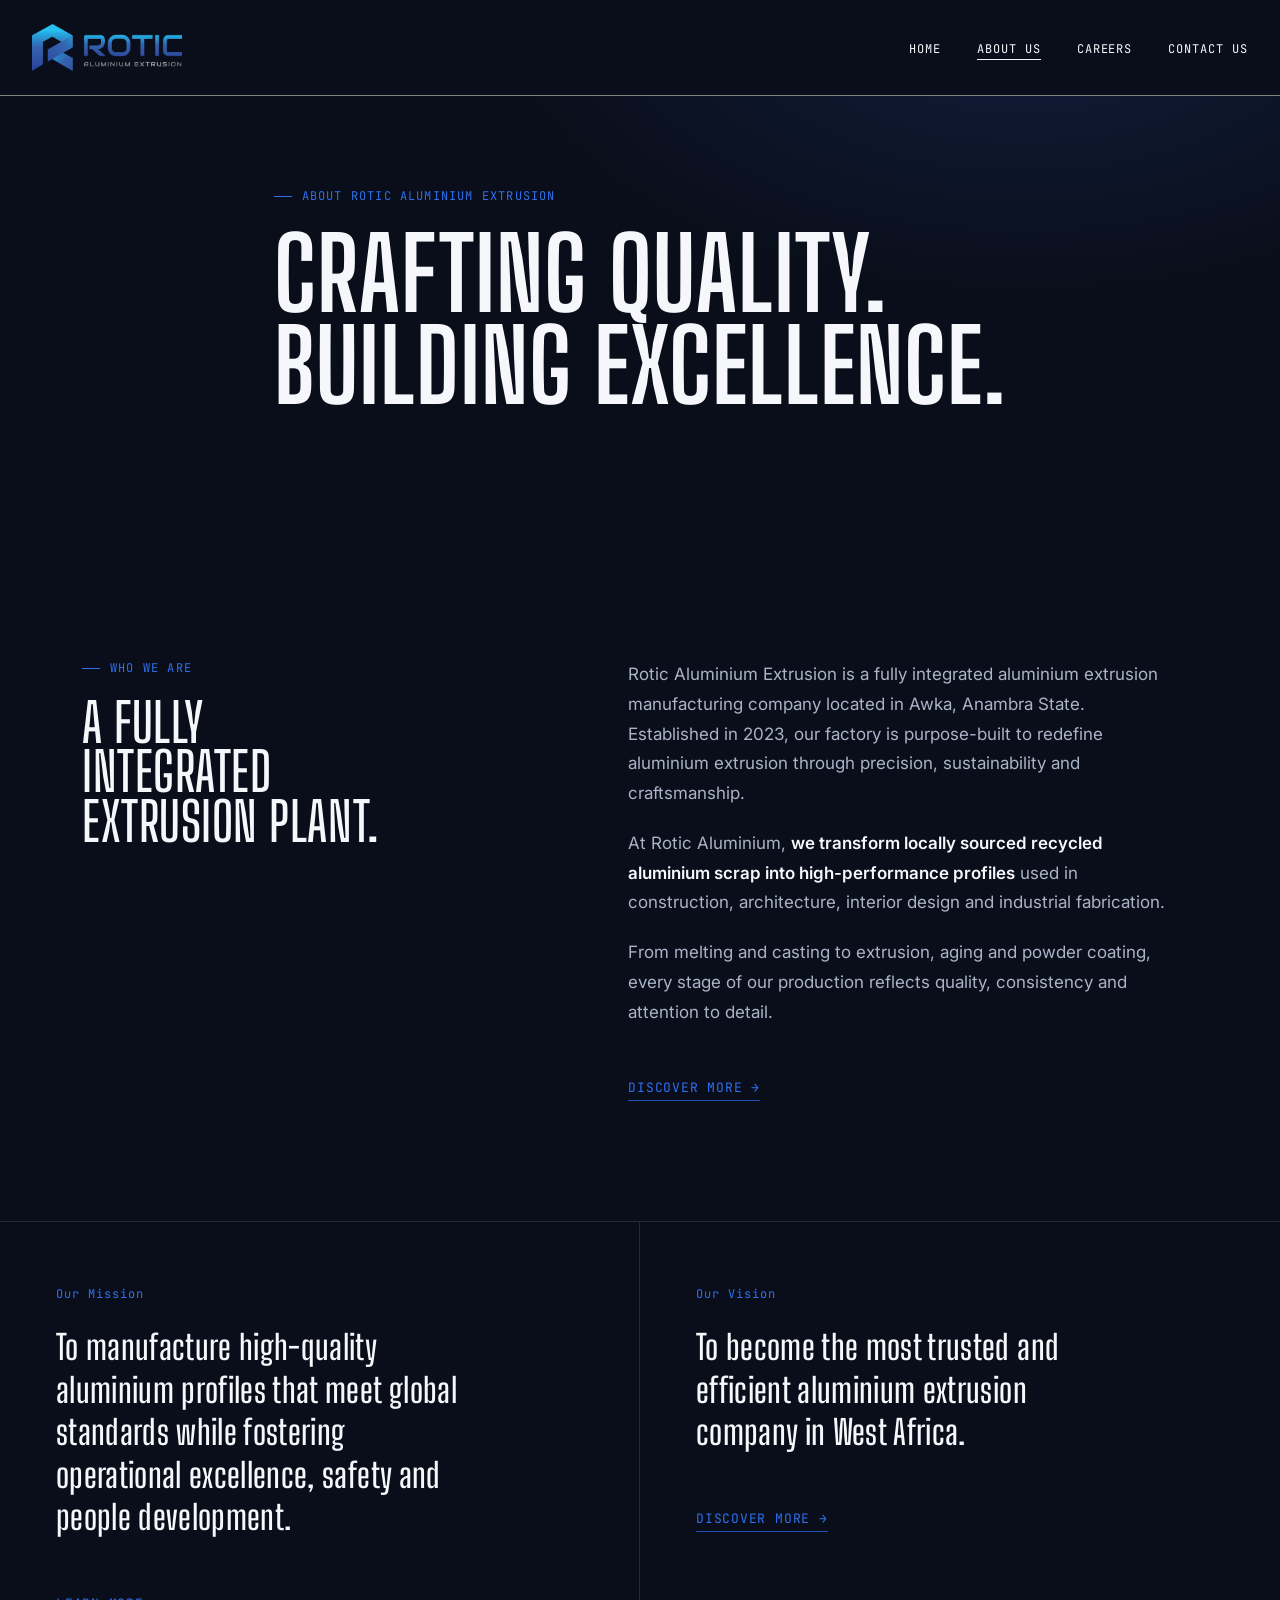
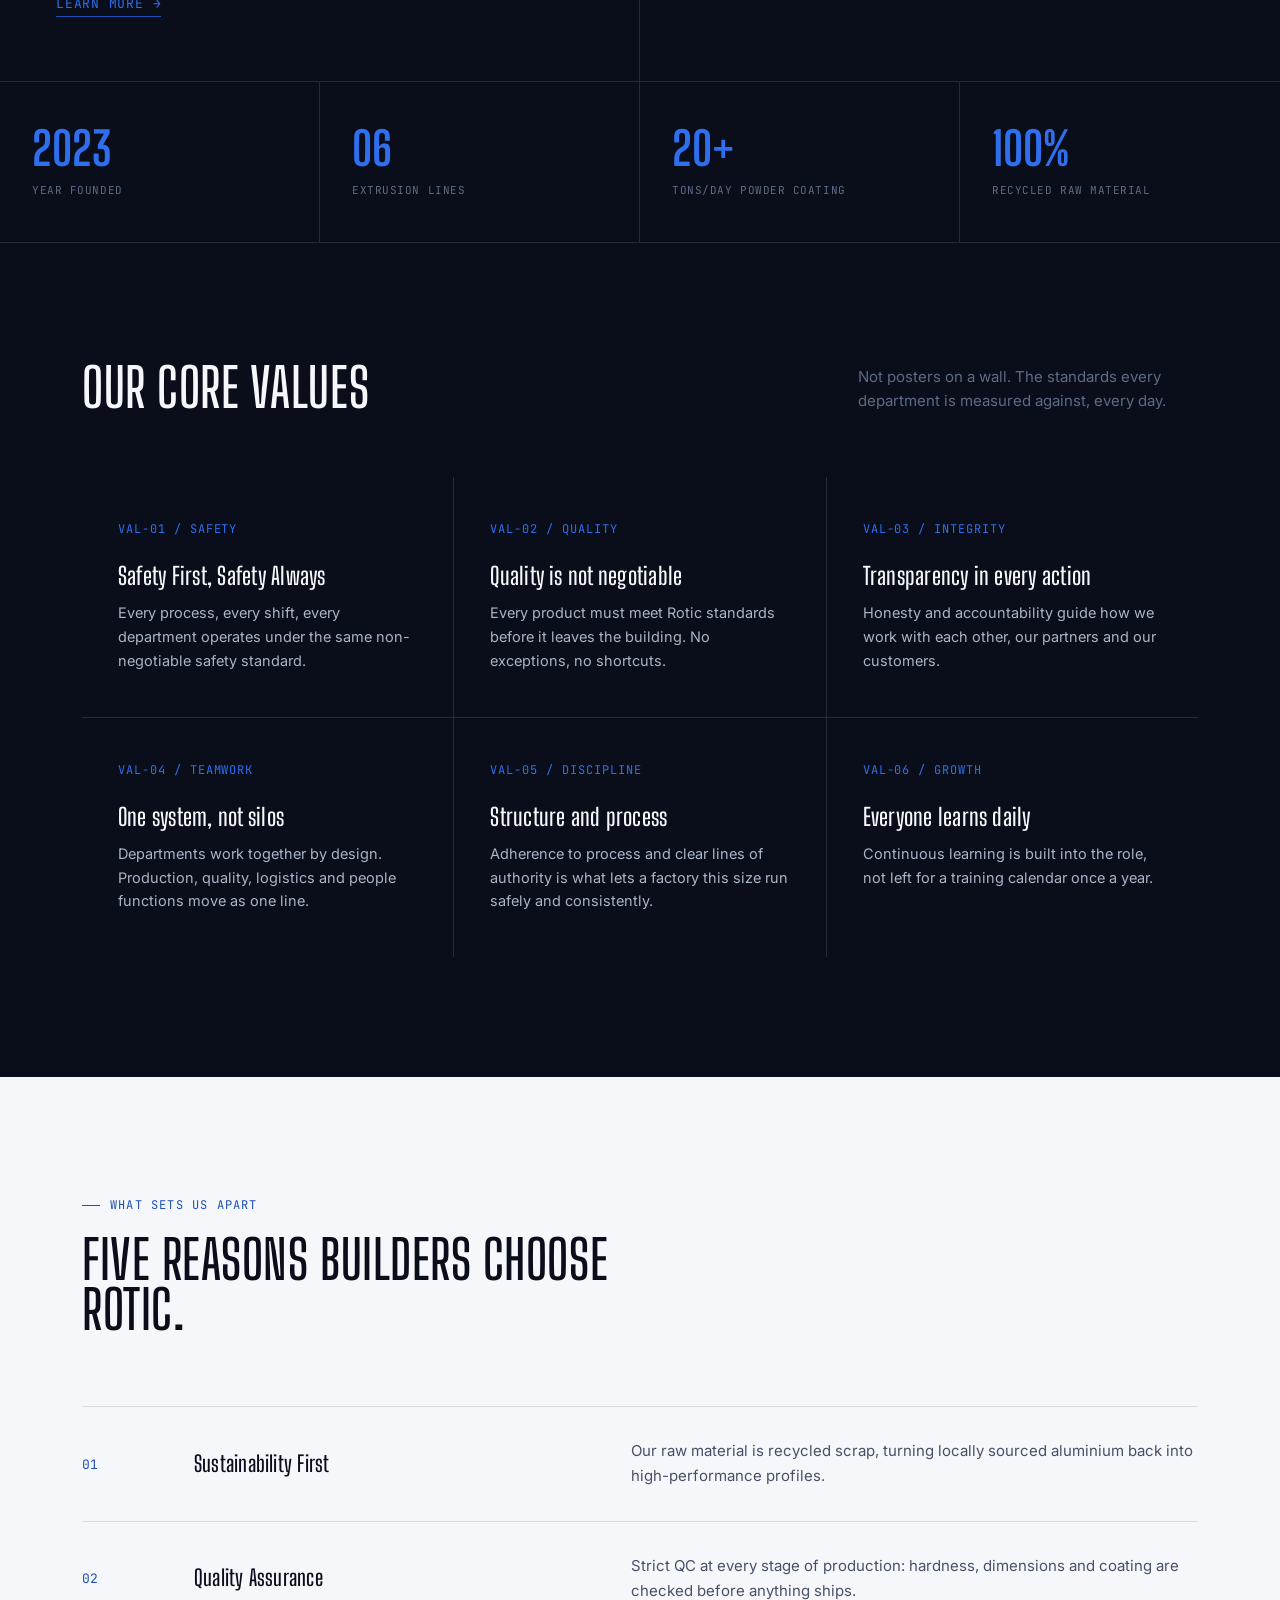
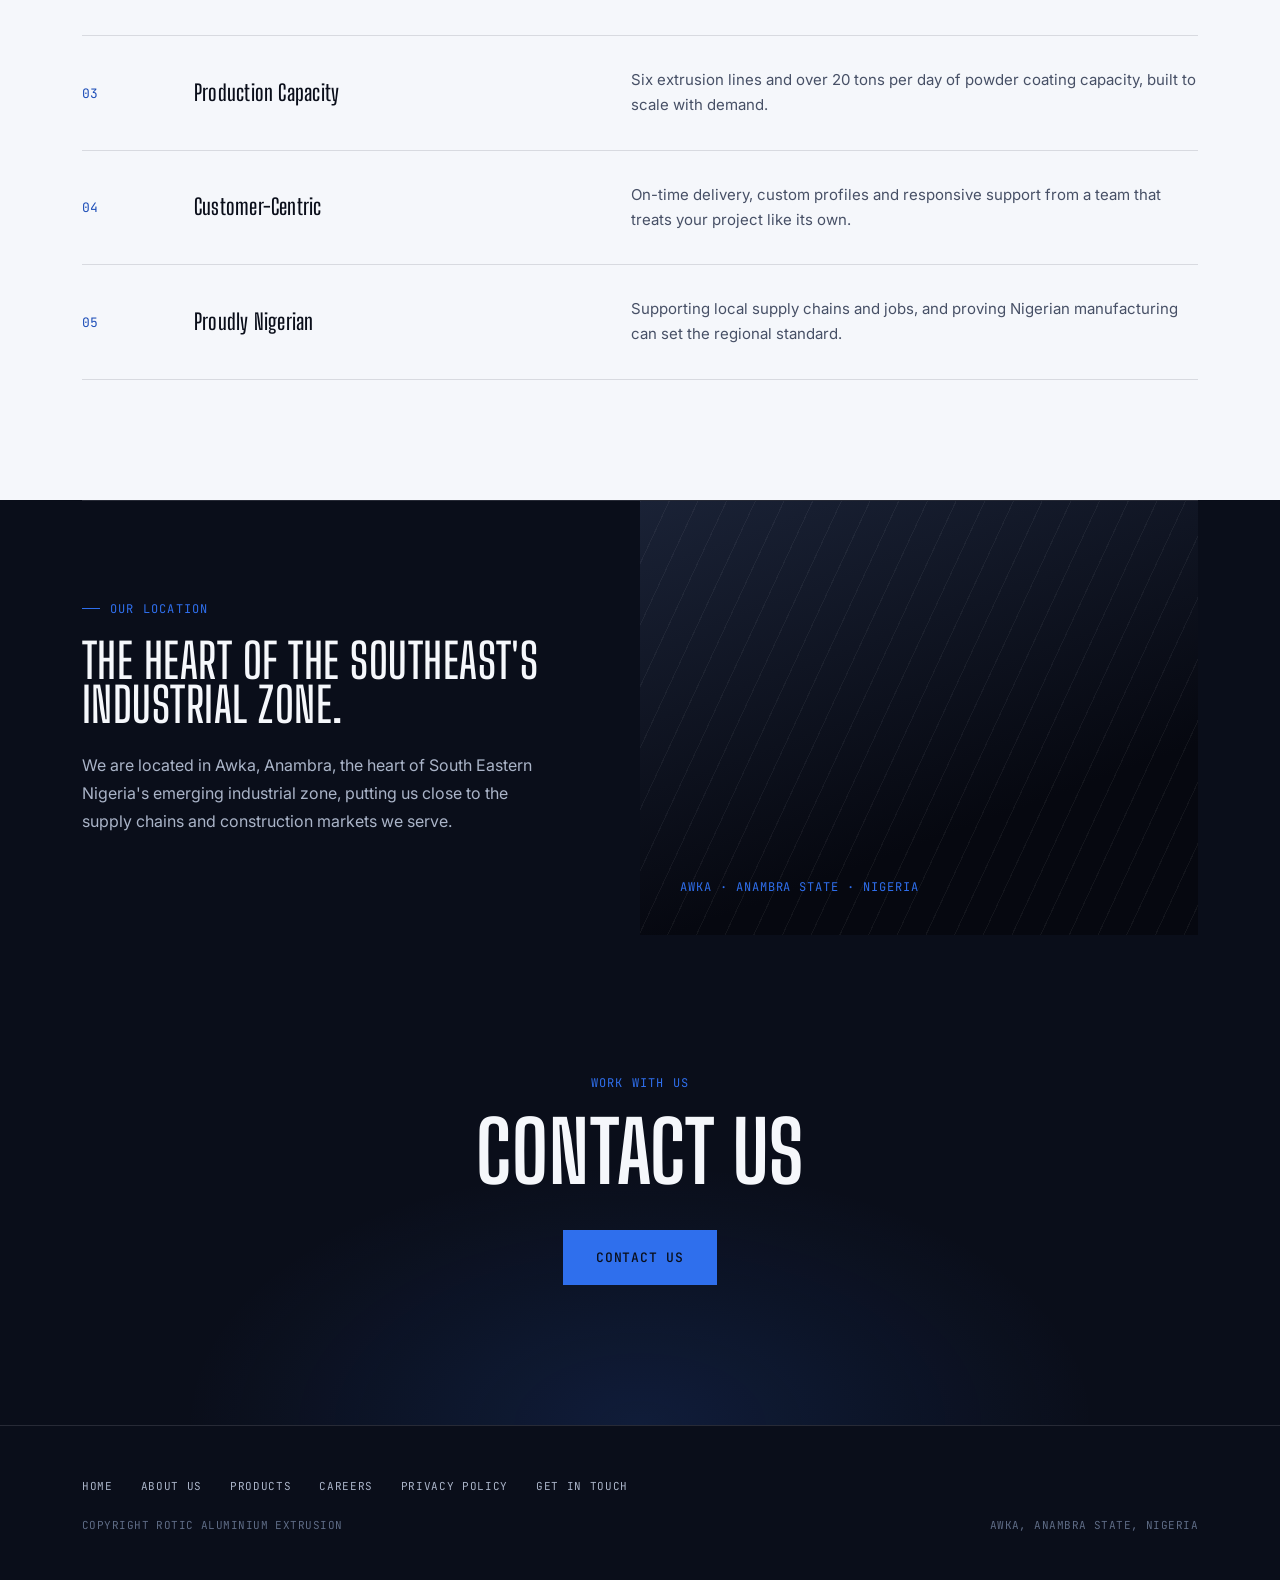
==== about.html @ 94474038 "first commit" ====
<!doctype html>
<html lang="en">
  <head>
    <meta charset="UTF-8" />
    <meta name="viewport" content="width=device-width, initial-scale=1.0" />
    <title>About Us: Rotic Aluminium Extrusion</title>
    <link rel="preconnect" href="https://fonts.googleapis.com" />
    <link
      href="https://fonts.googleapis.com/css2?family=Big+Shoulders+Display:wght@500;600;700;800&family=Inter:wght@400;500;600&family=JetBrains+Mono:wght@400;500&display=swap"
      rel="stylesheet"
    />
    <link rel="stylesheet" href="style.css" />
  </head>
  <body>
    <header>
      <a href="index.html" class="logo">
        <img src="./images/IMG_4225.png" alt="" class="logo" />
      </a>
      <nav>
        <ul>
          <li><a href="index.html">Home</a></li>
          <li><a href="about.html" class="active">About Us</a></li>
          <li><a href="careers.html">Careers</a></li>
          <li><a href="contact.html">Contact Us</a></li>
        </ul>
      </nav>
      <button
        class="nav-toggle"
        id="navToggle"
        aria-label="Open menu"
        aria-expanded="false"
        aria-controls="mobileMenu"
      >
        <span class="nav-toggle-bars"
          ><span></span><span></span><span></span
        ></span>
      </button>
    </header>

    <div class="mobile-menu" id="mobileMenu">
      <ul>
        <li><a href="index.html" data-link>Home</a></li>
        <li><a href="about.html" data-link class="active">About Us</a></li>
        <li><a href="careers.html" data-link>Careers</a></li>
        <li><a href="contact.html" data-link>Contact Us</a></li>
      </ul>
      <div class="mobile-menu-foot mono">Awka, Anambra State, Nigeria</div>
    </div>

    <!-- ============ PAGE HEADER ============ -->
    <section class="page-header">
      <div class="wrap">
        <div class="eyebrow">About Rotic Aluminium Extrusion</div>
        <h1>CRAFTING QUALITY.<br />BUILDING EXCELLENCE.</h1>
      </div>
    </section>

    <!-- ============ WHO WE ARE ============ -->
    <section class="section-pad">
      <div class="wrap story">
        <div class="reveal">
          <div class="eyebrow">Who We Are</div>
          <h2>A fully<br />integrated<br />extrusion plant.</h2>
        </div>
        <div class="story-body reveal">
          <p>
            Rotic Aluminium Extrusion is a fully integrated aluminium extrusion
            manufacturing company located in Awka, Anambra State. Established in
            2023, our factory is purpose-built to redefine aluminium extrusion
            through precision, sustainability and craftsmanship.
          </p>
          <p>
            At Rotic Aluminium,
            <strong
              >we transform locally sourced recycled aluminium scrap into
              high-performance profiles</strong
            >
            used in construction, architecture, interior design and industrial
            fabrication.
          </p>
          <p>
            From melting and casting to extrusion, aging and powder coating,
            every stage of our production reflects quality, consistency and
            attention to detail.
          </p>
          <a href="#apart" class="text-link">Discover more &rarr;</a>
        </div>
      </div>
    </section>

    <!-- ============ MISSION / VISION ============ -->
    <div class="mv-grid reveal">
      <div class="mv-card">
        <span class="mv-tag">Our Mission</span>
        <h3>
          To manufacture high-quality aluminium profiles that meet global
          standards while fostering operational excellence, safety and people
          development.
        </h3>
        <a href="#values" class="text-link">Learn more &rarr;</a>
      </div>
      <div class="mv-card">
        <span class="mv-tag">Our Vision</span>
        <h3>
          To become the most trusted and efficient aluminium extrusion company
          in West Africa.
        </h3>
        <a href="#apart" class="text-link">Discover more &rarr;</a>
      </div>
    </div>

    <!-- ============ STATS ============ -->
    <div class="stats reveal">
      <div class="stat">
        <div class="num">2023</div>
        <div class="label">Year Founded</div>
      </div>
      <div class="stat">
        <div class="num">06</div>
        <div class="label">Extrusion Lines</div>
      </div>
      <div class="stat">
        <div class="num">20+</div>
        <div class="label">Tons/Day Powder Coating</div>
      </div>
      <div class="stat">
        <div class="num">100%</div>
        <div class="label">Recycled Raw Material</div>
      </div>
    </div>

    <!-- ============ CORE VALUES ============ -->
    <section id="values" class="section-pad">
      <div class="wrap">
        <div class="values-head reveal">
          <h2>Our Core Values</h2>
          <p>
            Not posters on a wall. The standards every department is measured
            against, every day.
          </p>
        </div>
        <div class="value-grid reveal">
          <div class="value-card">
            <span class="value-code">VAL-01 / SAFETY</span>
            <h3>Safety First, Safety Always</h3>
            <p>
              Every process, every shift, every department operates under the
              same non-negotiable safety standard.
            </p>
          </div>
          <div class="value-card">
            <span class="value-code">VAL-02 / QUALITY</span>
            <h3>Quality is not negotiable</h3>
            <p>
              Every product must meet Rotic standards before it leaves the
              building. No exceptions, no shortcuts.
            </p>
          </div>
          <div class="value-card">
            <span class="value-code">VAL-03 / INTEGRITY</span>
            <h3>Transparency in every action</h3>
            <p>
              Honesty and accountability guide how we work with each other, our
              partners and our customers.
            </p>
          </div>
          <div class="value-card">
            <span class="value-code">VAL-04 / TEAMWORK</span>
            <h3>One system, not silos</h3>
            <p>
              Departments work together by design. Production, quality,
              logistics and people functions move as one line.
            </p>
          </div>
          <div class="value-card">
            <span class="value-code">VAL-05 / DISCIPLINE</span>
            <h3>Structure and process</h3>
            <p>
              Adherence to process and clear lines of authority is what lets a
              factory this size run safely and consistently.
            </p>
          </div>
          <div class="value-card">
            <span class="value-code">VAL-06 / GROWTH</span>
            <h3>Everyone learns daily</h3>
            <p>
              Continuous learning is built into the role, not left for a
              training calendar once a year.
            </p>
          </div>
        </div>
      </div>
    </section>

    <!-- ============ WHAT SETS US APART ============ -->
    <section id="apart" class="apart section-pad">
      <div class="wrap">
        <div class="eyebrow">What Sets Us Apart</div>
        <h2 class="reveal">Five reasons builders choose Rotic.</h2>

        <div class="apart-row reveal">
          <div class="apart-tag">01</div>
          <h3>Sustainability First</h3>
          <p>
            Our raw material is recycled scrap, turning locally sourced
            aluminium back into high-performance profiles.
          </p>
        </div>
        <div class="apart-row reveal">
          <div class="apart-tag">02</div>
          <h3>Quality Assurance</h3>
          <p>
            Strict QC at every stage of production: hardness, dimensions and
            coating are checked before anything ships.
          </p>
        </div>
        <div class="apart-row reveal">
          <div class="apart-tag">03</div>
          <h3>Production Capacity</h3>
          <p>
            Six extrusion lines and over 20 tons per day of powder coating
            capacity, built to scale with demand.
          </p>
        </div>
        <div class="apart-row reveal">
          <div class="apart-tag">04</div>
          <h3>Customer-Centric</h3>
          <p>
            On-time delivery, custom profiles and responsive support from a team
            that treats your project like its own.
          </p>
        </div>
        <div class="apart-row reveal">
          <div class="apart-tag">05</div>
          <h3>Proudly Nigerian</h3>
          <p>
            Supporting local supply chains and jobs, and proving Nigerian
            manufacturing can set the regional standard.
          </p>
        </div>
      </div>
    </section>

    <!-- ============ LOCATION ============ -->
    <section>
      <div class="wrap">
        <div class="facility">
          <div class="facility-info reveal">
            <div class="eyebrow">Our Location</div>
            <h2>The heart of the Southeast's industrial zone.</h2>
            <p>
              We are located in Awka, Anambra, the heart of South Eastern
              Nigeria's emerging industrial zone, putting us close to the supply
              chains and construction markets we serve.
            </p>
          </div>
          <div class="facility-visual reveal">
            <span class="coord"
              >AWKA &middot; ANAMBRA STATE &middot; NIGERIA</span
            >
          </div>
        </div>
      </div>
    </section>

    <!-- ============ CTA ============ -->
    <section class="cta">
      <div class="wrap">
        <div class="eyebrow">Work with us</div>
        <h2 class="reveal">CONTACT US</h2>
        <div class="cta-buttons reveal">
          <a href="contact.html" class="btn btn-solid">Contact Us</a>
        </div>
      </div>
    </section>

    <footer>
      <div class="wrap">
        <div class="footer-row">
          <ul class="footer-links">
            <li><a href="index.html">Home</a></li>
            <li><a href="about.html">About Us</a></li>
            <li><a href="#">Products</a></li>
            <li><a href="careers.html">Careers</a></li>
            <li><a href="#">Privacy Policy</a></li>
            <li><a href="contact.html">Get In Touch</a></li>
          </ul>
        </div>
        <div class="footer-row" style="margin-top: 24px">
          <span class="mono">Copyright Rotic Aluminium Extrusion</span>
          <span class="mono">Awka, Anambra State, Nigeria</span>
        </div>
      </div>
    </footer>

    <script src="script.js"></script>
  </body>
</html>
---- style.css ----
/* ===========================================================
   ROTIC ALUMINIUM EXTRUSION: Shared Stylesheet
   =========================================================== */

:root {
  --graphite: #0a0e1a;
  --graphite-soft: #121829;
  --silver: #aab4c8;
  --raw: #5e6b85;
  --ember: #2f6fed;
  --ember-dim: #1e4fb8;
  --paper: #f5f7fb;
  --paper-dim: #e8ecf4;
  --line: rgba(245, 247, 251, 0.12);
  --line-dark: rgba(10, 14, 26, 0.12);
}
* {
  margin: 0;
  padding: 0;
  box-sizing: border-box;
}
html {
  scroll-behavior: smooth;
}
body {
  background: var(--graphite);
  color: var(--paper);
  font-family: "Inter", sans-serif;
  overflow-x: hidden;
}
::selection {
  background: var(--ember);
  color: var(--graphite);
}

h1,
h2,
h3,
.display {
  font-family: "Big Shoulders Display", sans-serif;
  text-transform: uppercase;
  letter-spacing: 0.01em;
  line-height: 0.92;
}
.mono {
  font-family: "JetBrains Mono", monospace;
  letter-spacing: 0.04em;
  text-transform: uppercase;
}
a {
  color: inherit;
  text-decoration: none;
}
img {
  max-width: 100%;
  display: block;
}
button {
  font-family: inherit;
  cursor: pointer;
}
.wrap {
  max-width: 1180px;
  margin: 0 auto;
  padding: 0 32px;
}

a:focus-visible,
button:focus-visible,
input:focus-visible,
textarea:focus-visible {
  outline: 2px solid var(--ember);
  outline-offset: 3px;
}

@media (prefers-reduced-motion: reduce) {
  * {
    animation: none !important;
    transition: none !important;
  }
}

/* ---------- NAV ---------- */
header {
  position: fixed;
  top: 0;
  left: 0;
  right: 0;
  z-index: 1000;
  display: flex;
  align-items: center;
  justify-content: space-between;
  padding: 24px 32px;
  border-bottom: 0.5px solid grey;
  background-color: #0a0e1a;
  margin-top: 0;
}

header a img {
  width: 150px;
}
.logo {
  display: flex;
  align-items: center;
  gap: 10px;
}
.logo-mark {
  width: 30px;
  height: 30px;
  background: linear-gradient(135deg, #4f8bff 0%, #2f6fed 45%, #0a3aad 100%);
  clip-path: polygon(50% 0%, 100% 38%, 78% 100%, 50% 65%, 22% 100%, 0% 38%);
}
.logo-text {
  font-family: "Big Shoulders Display", sans-serif;
  font-weight: 800;
  font-size: 22px;
  letter-spacing: 0.02em;
  color: var(--paper);
}
nav ul {
  display: flex;
  gap: 36px;
  list-style: none;
}
nav a {
  font-family: "JetBrains Mono", monospace;
  font-size: 12px;
  letter-spacing: 0.08em;
  text-transform: uppercase;
  color: var(--paper);
  position: relative;
  padding-bottom: 3px;
}
nav a::after {
  content: "";
  position: absolute;
  left: 0;
  bottom: 0;
  height: 1px;
  width: 0;
  background: var(--paper);
  transition: width 0.3s ease;
}
nav a:hover::after,
nav a.active::after {
  width: 100%;
}
nav a.active {
  color: var(--paper);
}

.nav-toggle {
  display: none;
  width: 44px;
  height: 44px;
  align-items: center;
  justify-content: center;
  background: none;
  border: none;
  position: relative;
  z-index: 300;
}
.nav-toggle-bars {
  width: 24px;
  height: 16px;
  position: relative;
  display: block;
}
.nav-toggle-bars span {
  position: absolute;
  left: 0;
  width: 100%;
  height: 2px;
  background: var(--paper);
  transition:
    transform 0.3s ease,
    opacity 0.3s ease,
    top 0.3s ease;
}
.nav-toggle-bars span:nth-child(1) {
  top: 0;
}
.nav-toggle-bars span:nth-child(2) {
  top: 7px;
}
.nav-toggle-bars span:nth-child(3) {
  top: 14px;
}
.nav-toggle[aria-expanded="true"] .nav-toggle-bars span:nth-child(1) {
  top: 7px;
  transform: rotate(45deg);
}
.nav-toggle[aria-expanded="true"] .nav-toggle-bars span:nth-child(2) {
  opacity: 0;
}
.nav-toggle[aria-expanded="true"] .nav-toggle-bars span:nth-child(3) {
  top: 7px;
  transform: rotate(-45deg);
}

.mobile-menu {
  position: fixed;
  inset: 0;
  z-index: 150;
  background: var(--graphite);
  display: flex;
  flex-direction: column;
  justify-content: center;
  padding: 32px;
  opacity: 0;
  visibility: hidden;
  transform: translateY(-12px);
  transition:
    opacity 0.35s ease,
    transform 0.35s ease,
    visibility 0s linear 0.35s;
}
.mobile-menu.open {
  opacity: 1;
  visibility: visible;
  transform: translateY(0);
  transition:
    opacity 0.35s ease,
    transform 0.35s ease,
    visibility 0s linear 0s;
}
.mobile-menu ul {
  list-style: none;
}
.mobile-menu li {
  border-top: 1px solid var(--line);
}
.mobile-menu li:last-child {
  border-bottom: 1px solid var(--line);
}
.mobile-menu a {
  display: block;
  padding: 24px 4px;
  font-family: "Big Shoulders Display", sans-serif;
  font-size: 42px;
  text-transform: uppercase;
  color: var(--paper);
  font-weight: 600;
}
.mobile-menu a:active,
.mobile-menu a.active {
  color: var(--ember);
}
.mobile-menu-foot {
  margin-top: 40px;
  color: var(--raw);
  font-size: 11px;
}

/* ---------- PAGE HEADER (sub-pages) ---------- */
.page-header {
  min-height: 60vh;
  display: flex;
  flex-direction: column;
  justify-content: center;
  position: relative;
  padding-top: 140px;
  padding-bottom: 80px;
  background:
    radial-gradient(
      ellipse 900px 500px at 80% 0%,
      rgba(47, 111, 237, 0.16),
      transparent 60%
    ),
    var(--graphite);
}
.page-header .eyebrow {
  margin-bottom: 24px;
}
.page-header h1 {
  font-size: clamp(44px, 8vw, 100px);
  font-weight: 700;
  color: var(--paper);
}
.page-header p {
  margin-top: 24px;
  max-width: 580px;
  font-size: 17px;
  line-height: 1.65;
  color: var(--silver);
}

/* ---------- HERO (Home only) ---------- */
.hero {
  min-height: 100svh;
  display: flex;
  flex-direction: column;
  justify-content: center;
  position: relative;
  padding-top: 120px;
  padding-bottom: 80px;
}

.hero::before {
  content: "";
  position: absolute;
  top: 0;
  left: 0;
  right: 0;
  bottom: 0;
  z-index: -1;
  background-image: url("./images/aluminium\ bg.jpg");
  background-size: cover;
  background-position: center;
  filter: blur(8px) opacity(0.6) brightness(0.7);
  transform: scale(1.08);
}
.hero-eyebrow {
  display: flex;
  align-items: center;
  gap: 12px;
  margin-bottom: 28px;
}
.hero-eyebrow .dot {
  width: 7px;
  height: 7px;
  border-radius: 50%;
  background: var(--ember);
  box-shadow: 0 0 0 4px rgba(47, 111, 237, 0.2);
}
.hero-eyebrow span {
  font-family: "JetBrains Mono", monospace;
  font-size: 12px;
  letter-spacing: 0.12em;
  color: var(--silver);
}
.hero h1 {
  font-size: clamp(48px, 8.6vw, 124px);
  font-weight: 700;
  color: var(--paper);
}
.hero h1 em {
  font-style: normal;
  color: transparent;
  -webkit-text-stroke: 1.5px var(--paper);
}
.hero-sub {
  margin-top: 32px;
  max-width: 600px;
  font-size: 18px;
  line-height: 1.6;
  color: var(--silver);
  font-weight: 400;
}

.die-line {
  margin-top: 56px;
  width: 100%;
  height: 1px;
  background: var(--line);
  position: relative;
  overflow: hidden;
}
.die-line .billet {
  position: absolute;
  top: 0;
  left: 0;
  height: 3px;
  width: 0%;
  margin-top: -1px;
  background: linear-gradient(90deg, var(--ember-dim), var(--ember));
  animation: extrude 1.8s cubic-bezier(0.16, 0.84, 0.44, 1) 0.3s forwards;
}
@keyframes extrude {
  to {
    width: 100%;
  }
}

.hero-meta {
  margin-top: 18px;
  display: flex;
  justify-content: space-between;
  flex-wrap: wrap;
  gap: 8px;
  font-family: "JetBrains Mono", monospace;
  font-size: 11px;
  letter-spacing: 0.08em;
  color: var(--raw);
  text-transform: uppercase;
}

/* ---------- SECTION SHELL ---------- */
section {
  position: relative;
}
.section-pad {
  padding: 120px 0;
}
.section-pad-sm {
  padding: 80px 0;
}
.rule {
  height: 1px;
  background: var(--line);
}
.eyebrow {
  font-family: "JetBrains Mono", monospace;
  font-size: 12px;
  letter-spacing: 0.1em;
  color: var(--ember);
  text-transform: uppercase;
  display: flex;
  align-items: center;
  gap: 10px;
  margin-bottom: 22px;
}
.eyebrow::before {
  content: "";
  width: 18px;
  height: 1px;
  background: var(--ember);
}

/* ---------- STORY (Who We Are) ---------- */
.story {
  display: grid;
  grid-template-columns: 0.9fr 1.1fr;
  gap: 80px;
  align-items: start;
}
.story h2 {
  font-size: clamp(36px, 4.2vw, 56px);
  color: var(--paper);
  font-weight: 600;
}
.story-body p {
  font-size: 17px;
  line-height: 1.75;
  color: var(--silver);
  margin-bottom: 20px;
  max-width: 540px;
}
.story-body p:last-child {
  margin-bottom: 0;
}
.story-body strong {
  color: var(--paper);
  font-weight: 600;
}
.text-link {
  display: inline-flex;
  align-items: center;
  gap: 10px;
  margin-top: 32px;
  font-family: "JetBrains Mono", monospace;
  font-size: 13px;
  letter-spacing: 0.06em;
  text-transform: uppercase;
  color: var(--ember);
  border-bottom: 1px solid var(--ember-dim);
  padding-bottom: 4px;
}
.text-link:hover {
  color: var(--paper);
  border-color: var(--paper);
}

/* ---------- MISSION / VISION ---------- */
.mv-grid {
  display: grid;
  grid-template-columns: 1fr 1fr;
  border-top: 1px solid var(--line);
  border-bottom: 1px solid var(--line);
}
.mv-card {
  padding: 64px 56px;
  border-right: 1px solid var(--line);
}
.mv-card:last-child {
  border-right: none;
}
.mv-tag {
  font-family: "JetBrains Mono", monospace;
  font-size: 12px;
  color: var(--ember);
  letter-spacing: 0.08em;
  margin-bottom: 24px;
  display: block;
}
.mv-card h3 {
  font-size: clamp(26px, 3vw, 34px);
  color: var(--paper);
  font-weight: 600;
  text-transform: none;
  line-height: 1.25;
  margin-bottom: 24px;
  max-width: 420px;
}

/* ---------- STATS ---------- */
.stats {
  display: grid;
  grid-template-columns: repeat(4, 1fr);
  border-bottom: 1px solid var(--line);
}
.stat {
  padding: 44px 32px;
  border-right: 1px solid var(--line);
}
.stat:last-child {
  border-right: none;
}
.stat .num {
  font-family: "Big Shoulders Display", sans-serif;
  font-size: clamp(30px, 3.6vw, 46px);
  font-weight: 700;
  color: var(--ember);
  line-height: 1;
}
.stat .label {
  margin-top: 10px;
  font-family: "JetBrains Mono", monospace;
  font-size: 11px;
  letter-spacing: 0.05em;
  color: var(--raw);
  text-transform: uppercase;
  line-height: 1.5;
}

/* ---------- VALUES ---------- */
.values-head {
  display: flex;
  justify-content: space-between;
  align-items: flex-end;
  margin-bottom: 64px;
  flex-wrap: wrap;
  gap: 24px;
}
.values-head h2 {
  font-size: clamp(36px, 4.2vw, 56px);
  color: var(--paper);
  font-weight: 600;
  max-width: 560px;
}
.values-head p {
  color: var(--raw);
  max-width: 340px;
  font-size: 15px;
  line-height: 1.6;
}

.value-grid {
  display: grid;
  grid-template-columns: repeat(3, 1fr);
  gap: 1px;
  background: var(--line);
}
.value-card {
  background: var(--graphite);
  padding: 44px 36px;
  transition: background 0.35s ease;
}
.value-card:hover {
  background: var(--graphite-soft);
}
.value-code {
  font-family: "JetBrains Mono", monospace;
  font-size: 12px;
  color: var(--ember);
  letter-spacing: 0.08em;
  margin-bottom: 28px;
  display: block;
}
.value-card h3 {
  font-size: 24px;
  color: var(--paper);
  font-weight: 600;
  margin-bottom: 14px;
  text-transform: none;
}
.value-card p {
  font-size: 14.5px;
  line-height: 1.65;
  color: var(--silver);
}

/* ---------- WHAT SETS US APART ---------- */
.apart {
  background: var(--paper);
  color: var(--graphite);
}
.apart .eyebrow {
  color: var(--ember-dim);
}
.apart .eyebrow::before {
  background: var(--ember-dim);
}
.apart h2 {
  font-size: clamp(36px, 4.2vw, 56px);
  font-weight: 600;
  max-width: 620px;
  margin-bottom: 72px;
}
.apart-row {
  display: grid;
  grid-template-columns: 80px 1fr 1.4fr;
  gap: 32px;
  align-items: center;
  padding: 32px 0;
  border-top: 1px solid rgba(10, 14, 26, 0.12);
}
.apart-row:last-child {
  border-bottom: 1px solid rgba(10, 14, 26, 0.12);
}
.apart-tag {
  font-family: "JetBrains Mono", monospace;
  font-size: 13px;
  color: var(--ember-dim);
}
.apart-row h3 {
  font-size: 22px;
  font-weight: 600;
  text-transform: none;
  color: var(--graphite);
}
.apart-row p {
  font-size: 15px;
  line-height: 1.65;
  color: #475066;
}

/* ---------- LOCATION ---------- */
.facility {
  display: grid;
  grid-template-columns: 1fr 1fr;
  gap: 0;
  border-top: 1px solid var(--line);
}
.facility-info {
  padding: 100px 64px 100px 0;
}
.facility-visual {
  position: relative;
  background:
    repeating-linear-gradient(
      115deg,
      rgba(245, 247, 251, 0.05) 0px,
      rgba(245, 247, 251, 0.05) 1px,
      transparent 1px,
      transparent 26px
    ),
    linear-gradient(160deg, #1a2236, #060810 70%);
  min-height: 420px;
  display: flex;
  align-items: flex-end;
  padding: 40px;
}
.facility-visual .coord {
  font-family: "JetBrains Mono", monospace;
  font-size: 12px;
  color: var(--ember);
  letter-spacing: 0.08em;
}
.facility-info h2 {
  font-size: clamp(32px, 4vw, 48px);
  color: var(--paper);
  font-weight: 600;
  margin-bottom: 24px;
  max-width: 480px;
}
.facility-info p {
  font-size: 16px;
  line-height: 1.75;
  color: var(--silver);
  margin-bottom: 0;
  max-width: 460px;
}

/* ---------- CAREERS ---------- */
.careers-top {
  display: grid;
  grid-template-columns: 1.2fr 0.8fr;
  gap: 60px;
  align-items: end;
  margin-bottom: 80px;
}
.careers-top h2 {
  font-size: clamp(34px, 4.4vw, 58px);
  color: var(--paper);
  font-weight: 600;
}
.careers-top p {
  font-size: 16px;
  line-height: 1.7;
  color: var(--silver);
}
.careers-top .btn {
  margin-top: 8px;
}

.pillars {
  display: grid;
  grid-template-columns: repeat(4, 1fr);
  gap: 1px;
  background: var(--line);
  margin-bottom: 80px;
}
.pillar {
  background: var(--graphite);
  padding: 36px 28px;
}
.pillar .pillar-num {
  font-family: "JetBrains Mono", monospace;
  font-size: 11px;
  color: var(--ember);
  letter-spacing: 0.06em;
  margin-bottom: 18px;
  display: block;
}
.pillar h3 {
  font-size: 19px;
  color: var(--paper);
  font-weight: 600;
  text-transform: none;
  margin-bottom: 10px;
  line-height: 1.25;
}
.pillar p {
  font-size: 13.5px;
  line-height: 1.6;
  color: var(--silver);
}

.roles-head {
  display: flex;
  justify-content: space-between;
  align-items: baseline;
  margin-bottom: 24px;
  flex-wrap: wrap;
  gap: 12px;
}
.roles-head h3 {
  font-family: "JetBrains Mono", monospace;
  text-transform: uppercase;
  font-size: 13px;
  letter-spacing: 0.08em;
  color: var(--raw);
}
.role-list {
  list-style: none;
  border-top: 1px solid var(--line);
}
.role-item {
  border-bottom: 1px solid var(--line);
}
.role-item summary {
  list-style: none;
  cursor: pointer;
  display: flex;
  justify-content: space-between;
  align-items: center;
  padding: 26px 0;
  gap: 24px;
}
.role-item summary::-webkit-details-marker {
  display: none;
}
.role-name {
  font-size: clamp(20px, 2.6vw, 28px);
  font-weight: 600;
  color: var(--paper);
  font-family: "Big Shoulders Display", sans-serif;
  text-transform: uppercase;
}
.role-meta-row {
  display: flex;
  align-items: center;
  gap: 20px;
}
.role-tag {
  font-family: "JetBrains Mono", monospace;
  font-size: 11px;
  color: var(--raw);
  letter-spacing: 0.05em;
  text-transform: uppercase;
  white-space: nowrap;
}
.role-toggle {
  width: 30px;
  height: 30px;
  border: 1px solid var(--line);
  border-radius: 50%;
  display: flex;
  align-items: center;
  justify-content: center;
  flex-shrink: 0;
  position: relative;
}
.role-toggle::before,
.role-toggle::after {
  content: "";
  position: absolute;
  background: var(--paper);
}
.role-toggle::before {
  width: 10px;
  height: 1px;
}
.role-toggle::after {
  width: 1px;
  height: 10px;
  transition: transform 0.25s ease;
}
details[open] .role-toggle::after {
  transform: rotate(90deg);
}
.role-body {
  padding: 0 0 36px;
  max-width: 760px;
}
.role-body h4 {
  font-family: "JetBrains Mono", monospace;
  font-size: 12px;
  color: var(--ember);
  letter-spacing: 0.06em;
  text-transform: uppercase;
  margin: 22px 0 12px;
}
.role-body h4:first-child {
  margin-top: 0;
}
.role-body p,
.role-body li {
  font-size: 14.5px;
  line-height: 1.7;
  color: var(--silver);
}
.role-body ul {
  padding-left: 18px;
  margin-bottom: 4px;
}
.role-body li {
  margin-bottom: 6px;
}
.role-apply {
  display: inline-flex;
  align-items: center;
  gap: 10px;
  margin-top: 24px;
  font-family: "JetBrains Mono", monospace;
  font-size: 12px;
  letter-spacing: 0.06em;
  text-transform: uppercase;
  color: var(--ember);
  border-bottom: 1px solid var(--ember-dim);
  padding-bottom: 3px;
}
.role-apply:hover {
  color: var(--paper);
  border-color: var(--paper);
}

/* ---------- CONTACT ---------- */
.contact-wrap {
  display: grid;
  grid-template-columns: 0.9fr 1.1fr;
  gap: 80px;
}
.contact-info h2 {
  font-size: clamp(34px, 4vw, 52px);
  color: var(--paper);
  font-weight: 600;
  margin-bottom: 20px;
}
.contact-info p {
  font-size: 16px;
  line-height: 1.7;
  color: var(--silver);
  margin-bottom: 36px;
  max-width: 420px;
}
.contact-detail {
  border-top: 1px solid var(--line);
  padding: 18px 0;
}
.contact-detail:last-child {
  border-bottom: 1px solid var(--line);
}
.contact-detail .k {
  font-family: "JetBrains Mono", monospace;
  font-size: 11px;
  color: var(--raw);
  letter-spacing: 0.06em;
  text-transform: uppercase;
  margin-bottom: 6px;
}
.contact-detail .v {
  font-size: 15px;
  color: var(--paper);
  font-weight: 500;
}

.form-grid {
  display: grid;
  grid-template-columns: 1fr 1fr;
  gap: 20px;
}
.field {
  margin-bottom: 20px;
}
.field.full {
  grid-column: 1 / -1;
}
.field label {
  display: block;
  font-family: "JetBrains Mono", monospace;
  font-size: 11px;
  letter-spacing: 0.06em;
  text-transform: uppercase;
  color: var(--raw);
  margin-bottom: 10px;
}
.field label .req {
  color: var(--ember);
}
.field input,
.field textarea {
  width: 100%;
  background: transparent;
  border: none;
  border-bottom: 1px solid var(--line);
  color: var(--paper);
  font-family: "Inter", sans-serif;
  font-size: 15px;
  padding: 10px 2px;
  transition: border-color 0.25s ease;
}
.field input::placeholder,
.field textarea::placeholder {
  color: var(--raw);
  opacity: 0.6;
}
.field input:focus,
.field textarea:focus {
  border-color: var(--ember);
  outline: none;
}
.field textarea {
  resize: vertical;
  min-height: 90px;
}
.submit-btn {
  margin-top: 12px;
  font-family: "JetBrains Mono", monospace;
  font-size: 13px;
  letter-spacing: 0.06em;
  text-transform: uppercase;
  padding: 18px 36px;
  background: var(--ember);
  border: 1px solid var(--ember);
  color: var(--graphite);
  font-weight: 500;
  transition: all 0.3s ease;
}
.submit-btn:hover {
  background: var(--paper);
  border-color: var(--paper);
}

/* ---------- CTA ---------- */
.cta {
  padding: 140px 0;
  text-align: center;
  background:
    radial-gradient(
      ellipse 700px 400px at 50% 100%,
      rgba(47, 111, 237, 0.15),
      transparent 65%
    ),
    var(--graphite);
}
.cta .eyebrow {
  justify-content: center;
}
.cta .eyebrow::before {
  display: none;
}
.cta h2 {
  font-size: clamp(40px, 7vw, 84px);
  color: var(--paper);
  font-weight: 700;
  max-width: 880px;
  margin: 0 auto 40px;
}
.cta-buttons {
  display: flex;
  gap: 18px;
  justify-content: center;
  flex-wrap: wrap;
}
.btn {
  font-family: "JetBrains Mono", monospace;
  font-size: 13px;
  letter-spacing: 0.06em;
  text-transform: uppercase;
  padding: 18px 32px;
  border: 1px solid var(--paper);
  display: inline-block;
  transition: all 0.3s ease;
}
.btn-solid {
  background: var(--ember);
  border-color: var(--ember);
  color: var(--graphite);
  font-weight: 500;
}
.btn-solid:hover {
  background: var(--paper);
  border-color: var(--paper);
}
.btn-outline:hover {
  background: var(--paper);
  color: var(--graphite);
}

/* ---------- FOOTER ---------- */
footer {
  border-top: 1px solid var(--line);
  padding: 48px 0;
}
.footer-row {
  display: flex;
  justify-content: space-between;
  align-items: center;
  flex-wrap: wrap;
  gap: 16px;
}
.footer-links {
  display: flex;
  gap: 28px;
  flex-wrap: wrap;
  list-style: none;
}
.footer-links a {
  font-family: "JetBrains Mono", monospace;
  font-size: 11px;
  letter-spacing: 0.06em;
  text-transform: uppercase;
  color: var(--silver);
}
.footer-links a:hover {
  color: var(--ember);
}
.footer-row .mono {
  font-size: 11px;
  color: var(--raw);
}

/* ---------- REVEAL ---------- */
.reveal {
  opacity: 0;
  transform: translateY(28px);
  transition:
    opacity 0.8s ease,
    transform 0.8s ease;
}
.reveal.in {
  opacity: 1;
  transform: translateY(0);
}

/* ---------- RESPONSIVE ---------- */
@media (max-width: 880px) {
  nav ul {
    display: none;
  }
  .nav-toggle {
    display: flex;
  }
  .story {
    grid-template-columns: 1fr;
    gap: 40px;
  }
  .mv-grid {
    grid-template-columns: 1fr;
  }
  .mv-card {
    border-right: none;
    border-bottom: 1px solid var(--line);
  }
  .mv-card:last-child {
    border-bottom: none;
  }
  .stats {
    grid-template-columns: repeat(2, 1fr);
  }
  .stat:nth-child(2n) {
    border-right: none;
  }
  .value-grid {
    grid-template-columns: 1fr;
  }
  .apart-row {
    grid-template-columns: 50px 1fr;
  }
  .apart-row p {
    grid-column: 2 / 3;
  }
  .facility {
    grid-template-columns: 1fr;
  }
  .facility-info {
    padding: 64px 0;
  }
  .facility-visual {
    min-height: 280px;
  }
  .careers-top {
    grid-template-columns: 1fr;
  }
  .pillars {
    grid-template-columns: repeat(2, 1fr);
  }
  .contact-wrap {
    grid-template-columns: 1fr;
    gap: 56px;
  }
  .form-grid {
    grid-template-columns: 1fr;
  }
  .role-meta-row {
    flex-direction: row-reverse;
  }
  .wrap {
    padding: 0 22px;
  }
}
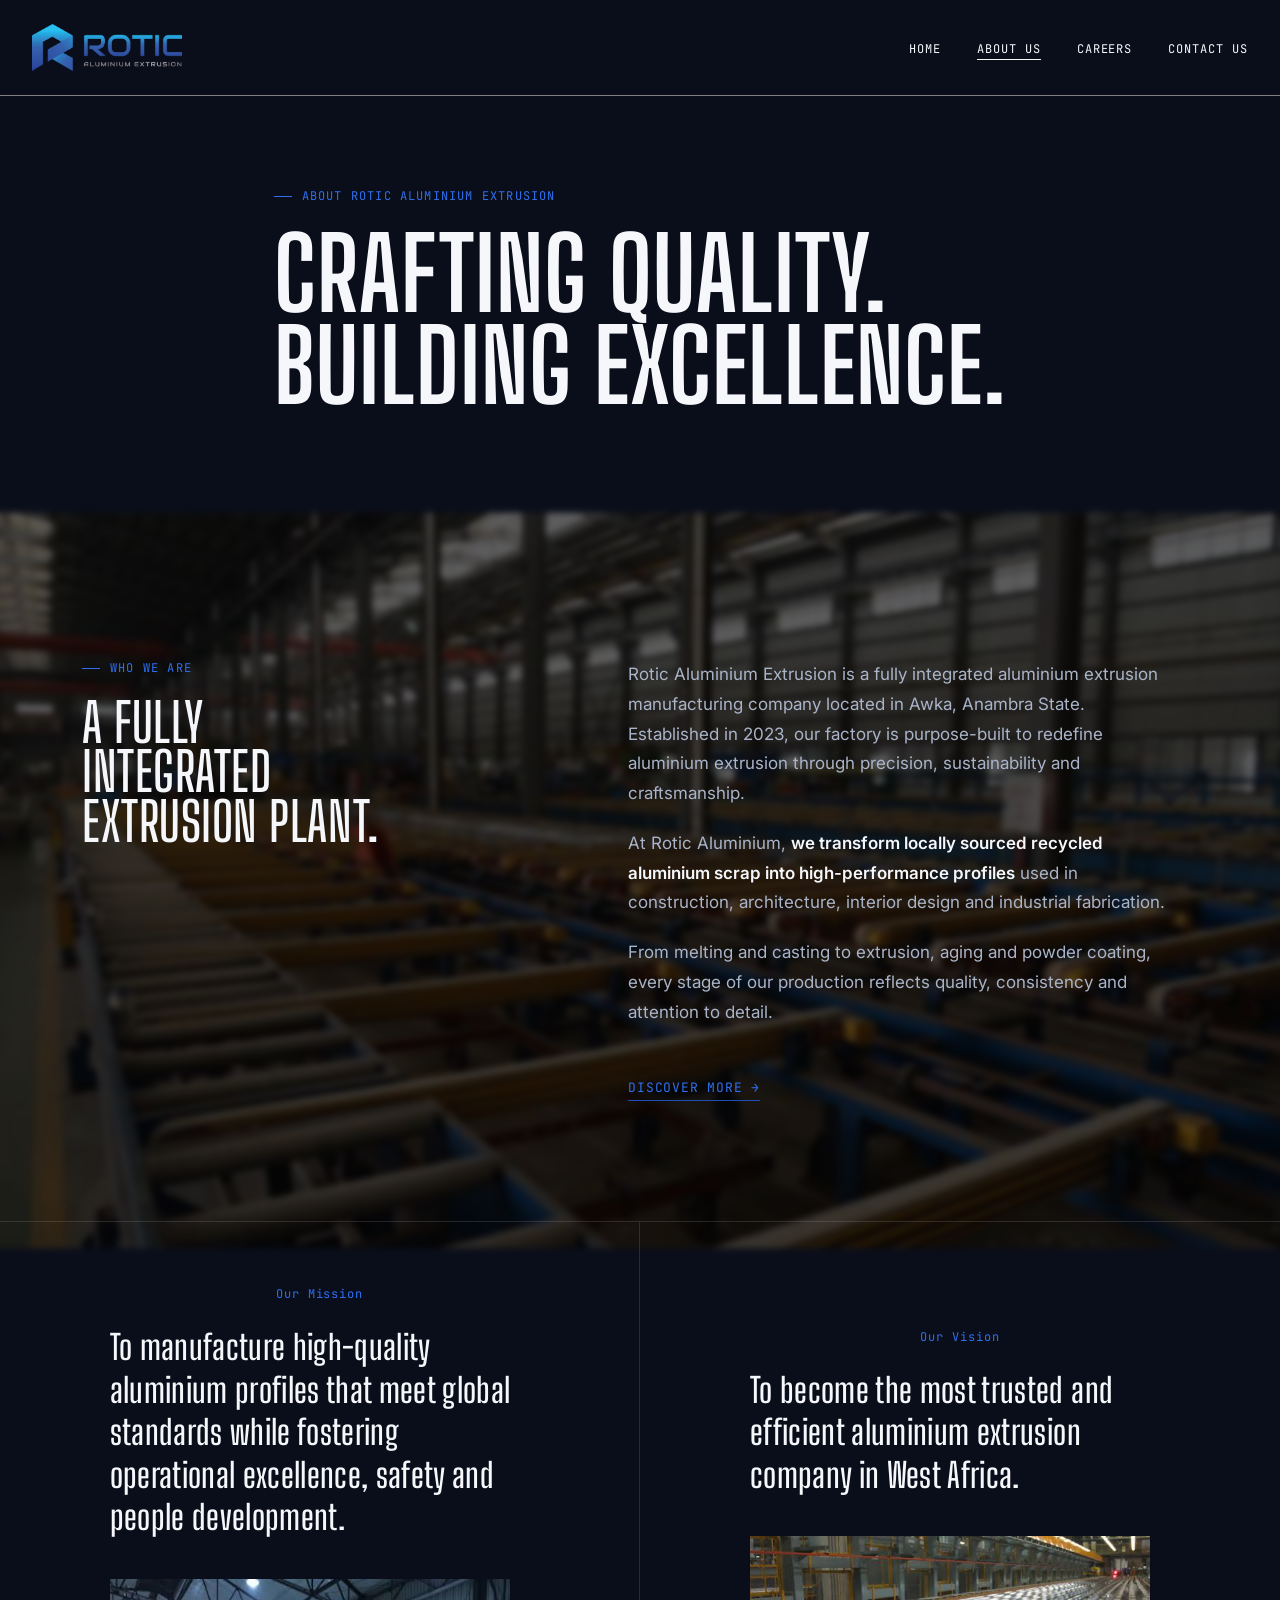
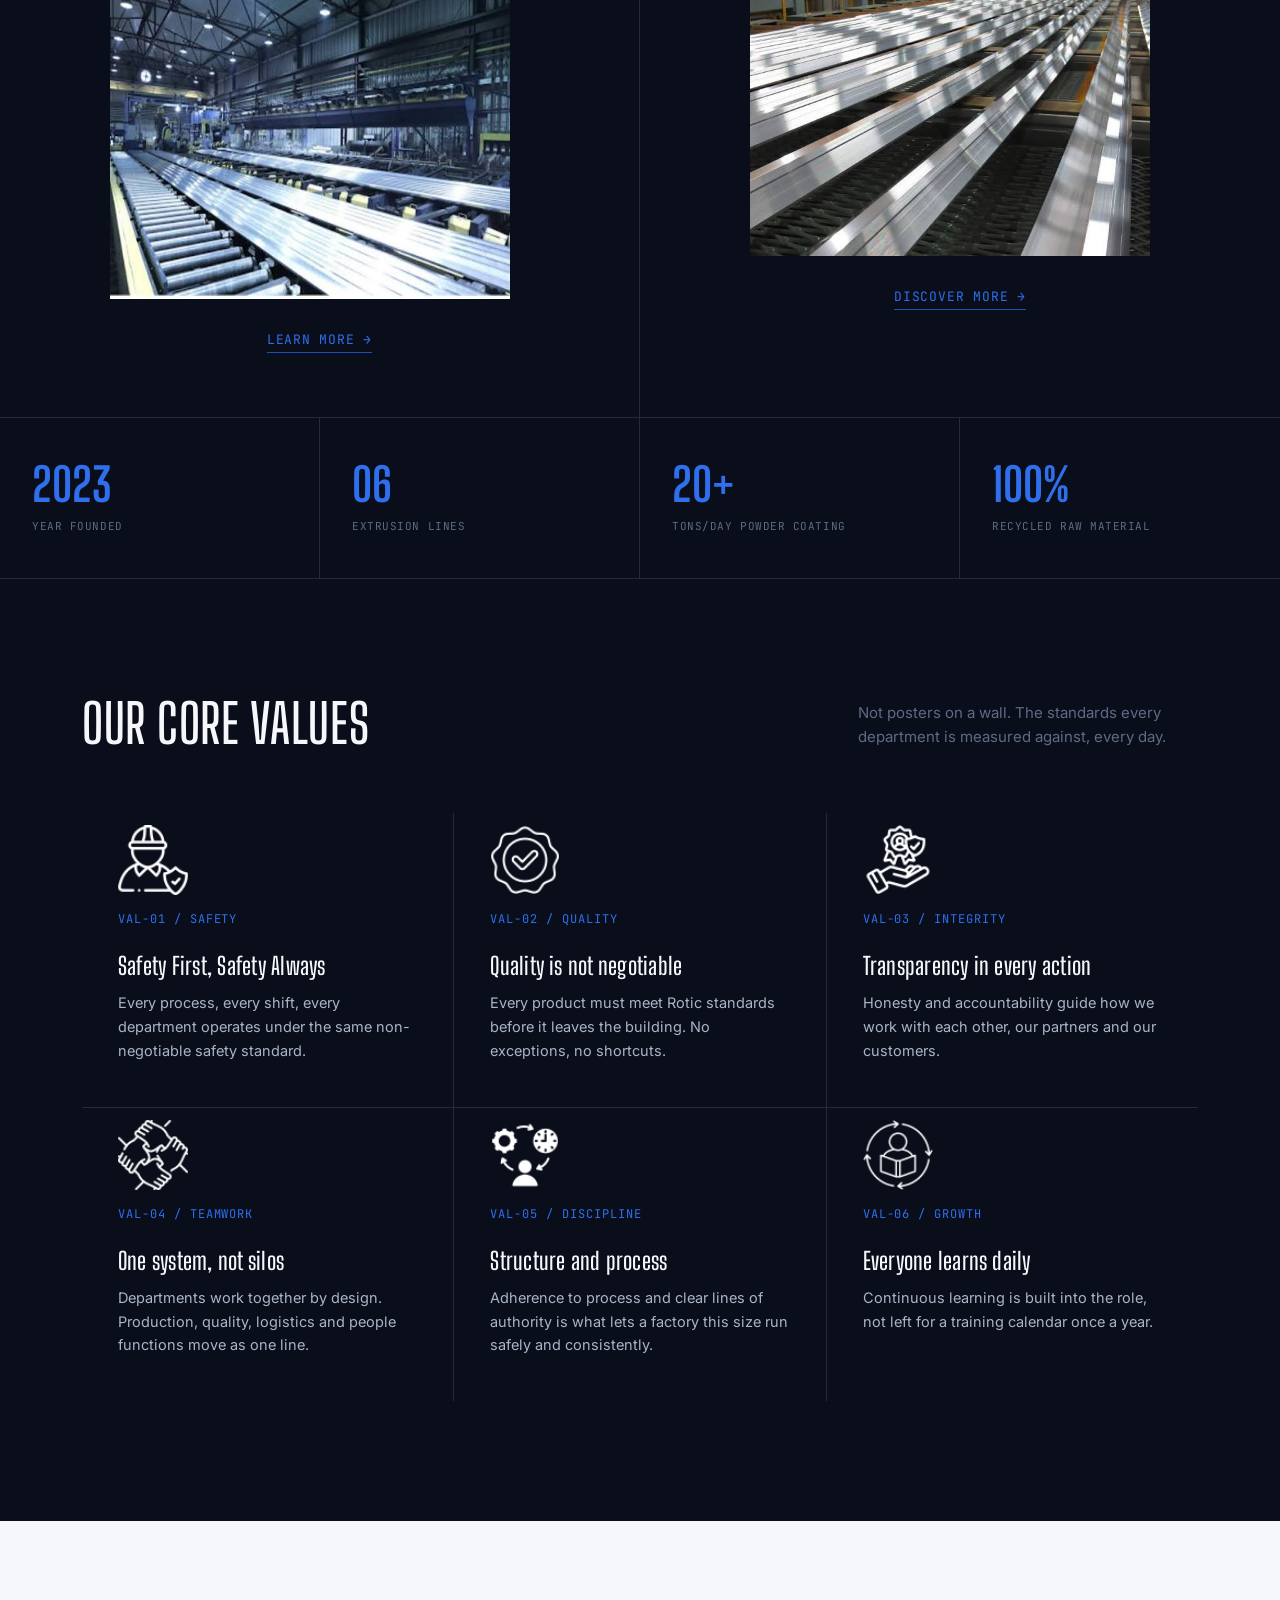
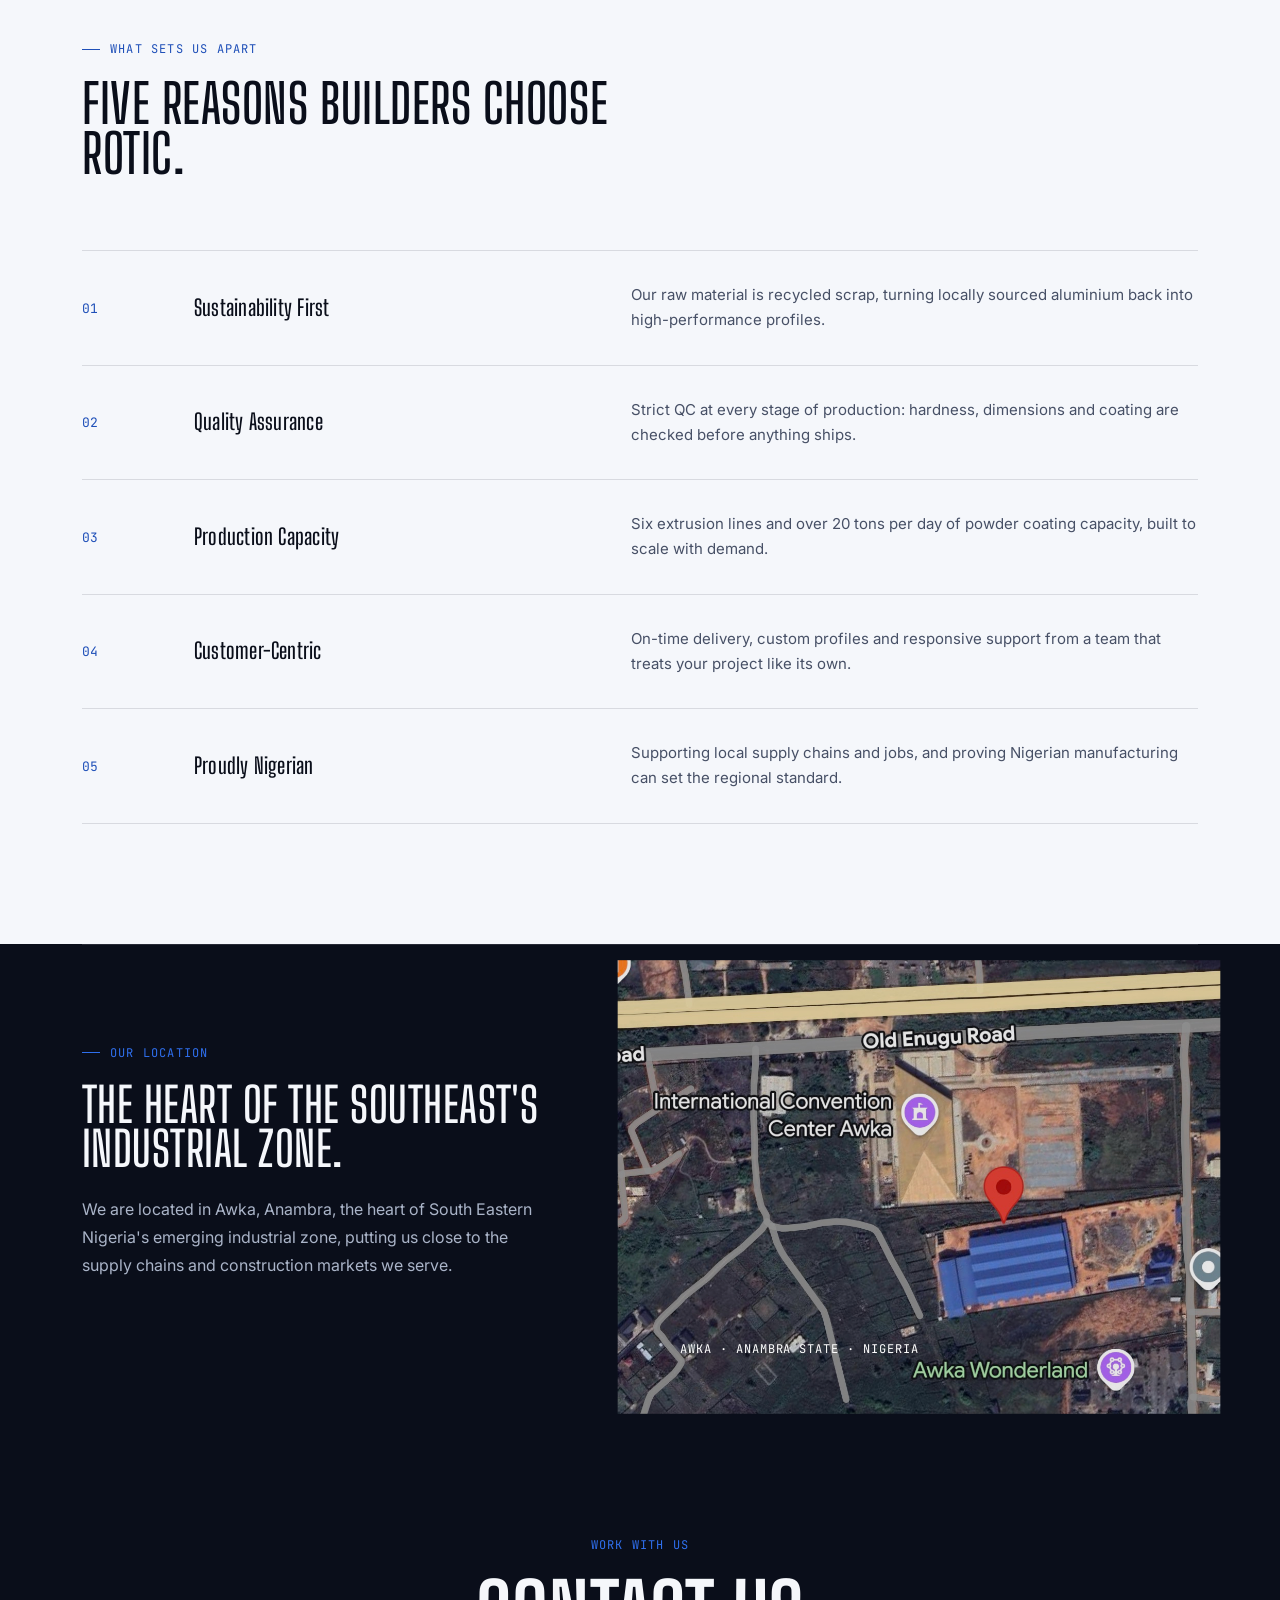
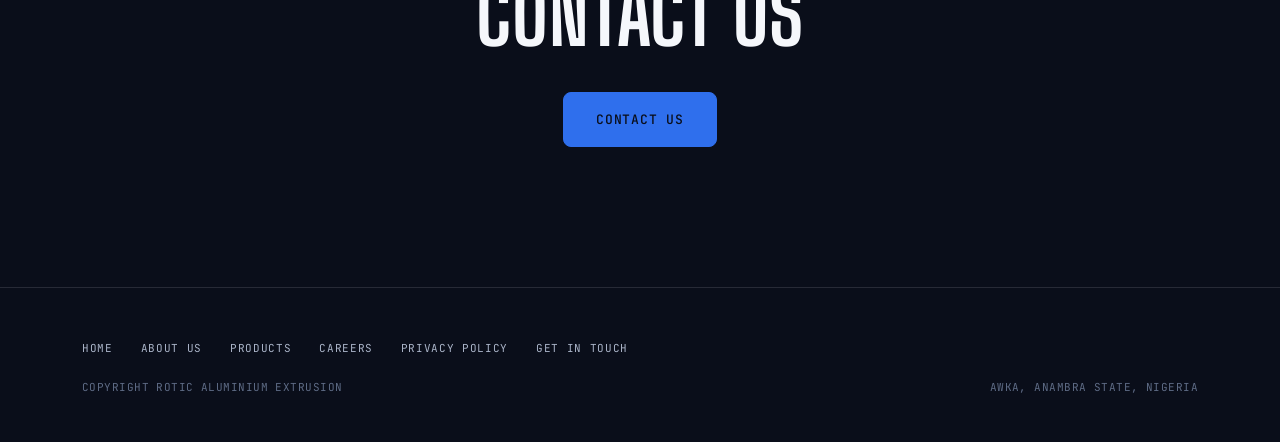
==== commit d21b00f3: "final touches" ====
--- a/about.html
+++ b/about.html
@@ -92,19 +92,25 @@
     <div class="mv-grid reveal">
       <div class="mv-card">
         <span class="mv-tag">Our Mission</span>
-        <h3>
-          To manufacture high-quality aluminium profiles that meet global
-          standards while fostering operational excellence, safety and people
-          development.
-        </h3>
+        <div class="mv-image">
+          <h3>
+            To manufacture high-quality aluminium profiles that meet global
+            standards while fostering operational excellence, safety and people
+            development.
+          </h3>
+          <img src="./images/our mission.jpg" alt="" />
+        </div>
         <a href="#values" class="text-link">Learn more &rarr;</a>
       </div>
       <div class="mv-card">
         <span class="mv-tag">Our Vision</span>
-        <h3>
-          To become the most trusted and efficient aluminium extrusion company
-          in West Africa.
-        </h3>
+        <div class="mv-image">
+          <h3>
+            To become the most trusted and efficient aluminium extrusion company
+            in West Africa.
+          </h3>
+          <img src="./images/our vission.jpg" alt="" />
+        </div>
         <a href="#apart" class="text-link">Discover more &rarr;</a>
       </div>
     </div>
@@ -141,6 +147,7 @@
         </div>
         <div class="value-grid reveal">
           <div class="value-card">
+            <img src="./images/worker.png" alt="" />
             <span class="value-code">VAL-01 / SAFETY</span>
             <h3>Safety First, Safety Always</h3>
             <p>
@@ -149,6 +156,7 @@
             </p>
           </div>
           <div class="value-card">
+            <img src="./images/high-quality.png" alt="" />
             <span class="value-code">VAL-02 / QUALITY</span>
             <h3>Quality is not negotiable</h3>
             <p>
@@ -157,6 +165,7 @@
             </p>
           </div>
           <div class="value-card">
+            <img src="./images/trustworthy.png" alt="" />
             <span class="value-code">VAL-03 / INTEGRITY</span>
             <h3>Transparency in every action</h3>
             <p>
@@ -165,6 +174,7 @@
             </p>
           </div>
           <div class="value-card">
+            <img src="./images/collaboration.png" alt="" />
             <span class="value-code">VAL-04 / TEAMWORK</span>
             <h3>One system, not silos</h3>
             <p>
@@ -173,6 +183,7 @@
             </p>
           </div>
           <div class="value-card">
+            <img src="./images/discipline.png" alt="" />
             <span class="value-code">VAL-05 / DISCIPLINE</span>
             <h3>Structure and process</h3>
             <p>
@@ -181,6 +192,7 @@
             </p>
           </div>
           <div class="value-card">
+            <img src="./images/continuous-learning.png" alt="" />
             <span class="value-code">VAL-06 / GROWTH</span>
             <h3>Everyone learns daily</h3>
             <p>
@@ -254,11 +266,13 @@
               chains and construction markets we serve.
             </p>
           </div>
-          <div class="facility-visual reveal">
-            <span class="coord"
-              >AWKA &middot; ANAMBRA STATE &middot; NIGERIA</span
-            >
-          </div>
+          <a href="https://maps.app.goo.gl/JzV4QrAEgEvT5Cn18"
+            ><div class="facility-visual reveal">
+              <span class="coord"
+                >AWKA &middot; ANAMBRA STATE &middot; NIGERIA</span
+              >
+            </div>
+          </a>
         </div>
       </div>
     </section>
--- a/style.css
+++ b/style.css
@@ -261,13 +261,6 @@
   position: relative;
   padding-top: 140px;
   padding-bottom: 80px;
-  background:
-    radial-gradient(
-      ellipse 900px 500px at 80% 0%,
-      rgba(47, 111, 237, 0.16),
-      transparent 60%
-    ),
-    var(--graphite);
 }
 .page-header .eyebrow {
   margin-bottom: 24px;
@@ -307,7 +300,7 @@
   background-image: url("./images/aluminium\ bg.jpg");
   background-size: cover;
   background-position: center;
-  filter: blur(8px) opacity(0.6) brightness(0.7);
+  filter: blur(2px) opacity(0.9) brightness(0.7);
   transform: scale(1.08);
 }
 .hero-eyebrow {
@@ -381,7 +374,7 @@
   font-family: "JetBrains Mono", monospace;
   font-size: 11px;
   letter-spacing: 0.08em;
-  color: var(--raw);
+  color: var(--silver);
   text-transform: uppercase;
 }
 
@@ -424,6 +417,20 @@
   gap: 80px;
   align-items: start;
 }
+.story::before {
+  content: "";
+  position: absolute;
+  top: 0;
+  left: 0;
+  right: 0;
+  bottom: 0;
+  z-index: -1;
+  background-image: url("./images/story\ main.jpg");
+  background-size: cover;
+  background-position: center;
+  filter: blur(3px) opacity(0.9) brightness(0.4);
+  transform: scale(1.08);
+}
 .story h2 {
   font-size: clamp(36px, 4.2vw, 56px);
   color: var(--paper);
@@ -469,6 +476,10 @@
   border-bottom: 1px solid var(--line);
 }
 .mv-card {
+  display: flex;
+  flex-direction: column;
+  justify-content: center;
+  align-items: center;
   padding: 64px 56px;
   border-right: 1px solid var(--line);
 }
@@ -483,6 +494,20 @@
   margin-bottom: 24px;
   display: block;
 }
+
+.mv-image {
+  display: flex;
+  flex-direction: column;
+  justify-content: center;
+  align-items: start;
+  gap: 1rem;
+}
+
+.mv-image img {
+  height: 20rem;
+  width: 25rem;
+}
+
 .mv-card h3 {
   font-size: clamp(26px, 3vw, 34px);
   color: var(--paper);
@@ -552,9 +577,18 @@
   background: var(--line);
 }
 .value-card {
+  display: flex;
+  flex-direction: column;
   background: var(--graphite);
   padding: 44px 36px;
   transition: background 0.35s ease;
+}
+.value-card img {
+  height: 70px;
+  width: 70px;
+  align-self: flex-start;
+  margin-bottom: 1rem;
+  margin-top: -2rem;
 }
 .value-card:hover {
   background: var(--graphite-soft);
@@ -636,25 +670,32 @@
   padding: 100px 64px 100px 0;
 }
 .facility-visual {
+  margin-top: 2rem;
   position: relative;
-  background:
-    repeating-linear-gradient(
-      115deg,
-      rgba(245, 247, 251, 0.05) 0px,
-      rgba(245, 247, 251, 0.05) 1px,
-      transparent 1px,
-      transparent 26px
-    ),
-    linear-gradient(160deg, #1a2236, #060810 70%);
   min-height: 420px;
   display: flex;
   align-items: flex-end;
   padding: 40px;
+  cursor: pointer;
+}
+.facility-visual::before {
+  content: "";
+  position: absolute;
+  top: 0;
+  left: 0;
+  right: 0;
+  bottom: 0;
+  z-index: -1;
+  background-image: url("./images/IMG_4254.jpeg");
+  background-size: cover;
+  background-position: center;
+  filter: blur(0px) opacity(1) brightness(0.9);
+  transform: scale(1.08);
 }
 .facility-visual .coord {
   font-family: "JetBrains Mono", monospace;
   font-size: 12px;
-  color: var(--ember);
+  color: white;
   letter-spacing: 0.08em;
 }
 .facility-info h2 {
@@ -968,11 +1009,7 @@
   padding: 140px 0;
   text-align: center;
   background:
-    radial-gradient(
-      ellipse 700px 400px at 50% 100%,
-      rgba(47, 111, 237, 0.15),
-      transparent 65%
-    ),
+    radial-gradient(ellipse 700px 400px at 50% 100%, transparent 65%),
     var(--graphite);
 }
 .cta .eyebrow {
@@ -1003,6 +1040,7 @@
   border: 1px solid var(--paper);
   display: inline-block;
   transition: all 0.3s ease;
+  border-radius: 8px;
 }
 .btn-solid {
   background: var(--ember);
@@ -1130,4 +1168,12 @@
   .wrap {
     padding: 0 22px;
   }
-}
+
+  .mv-image {
+    display: flex;
+    flex-wrap: wrap;
+    justify-content: center;
+    align-items: center;
+    gap: 1rem;
+  }
+}
